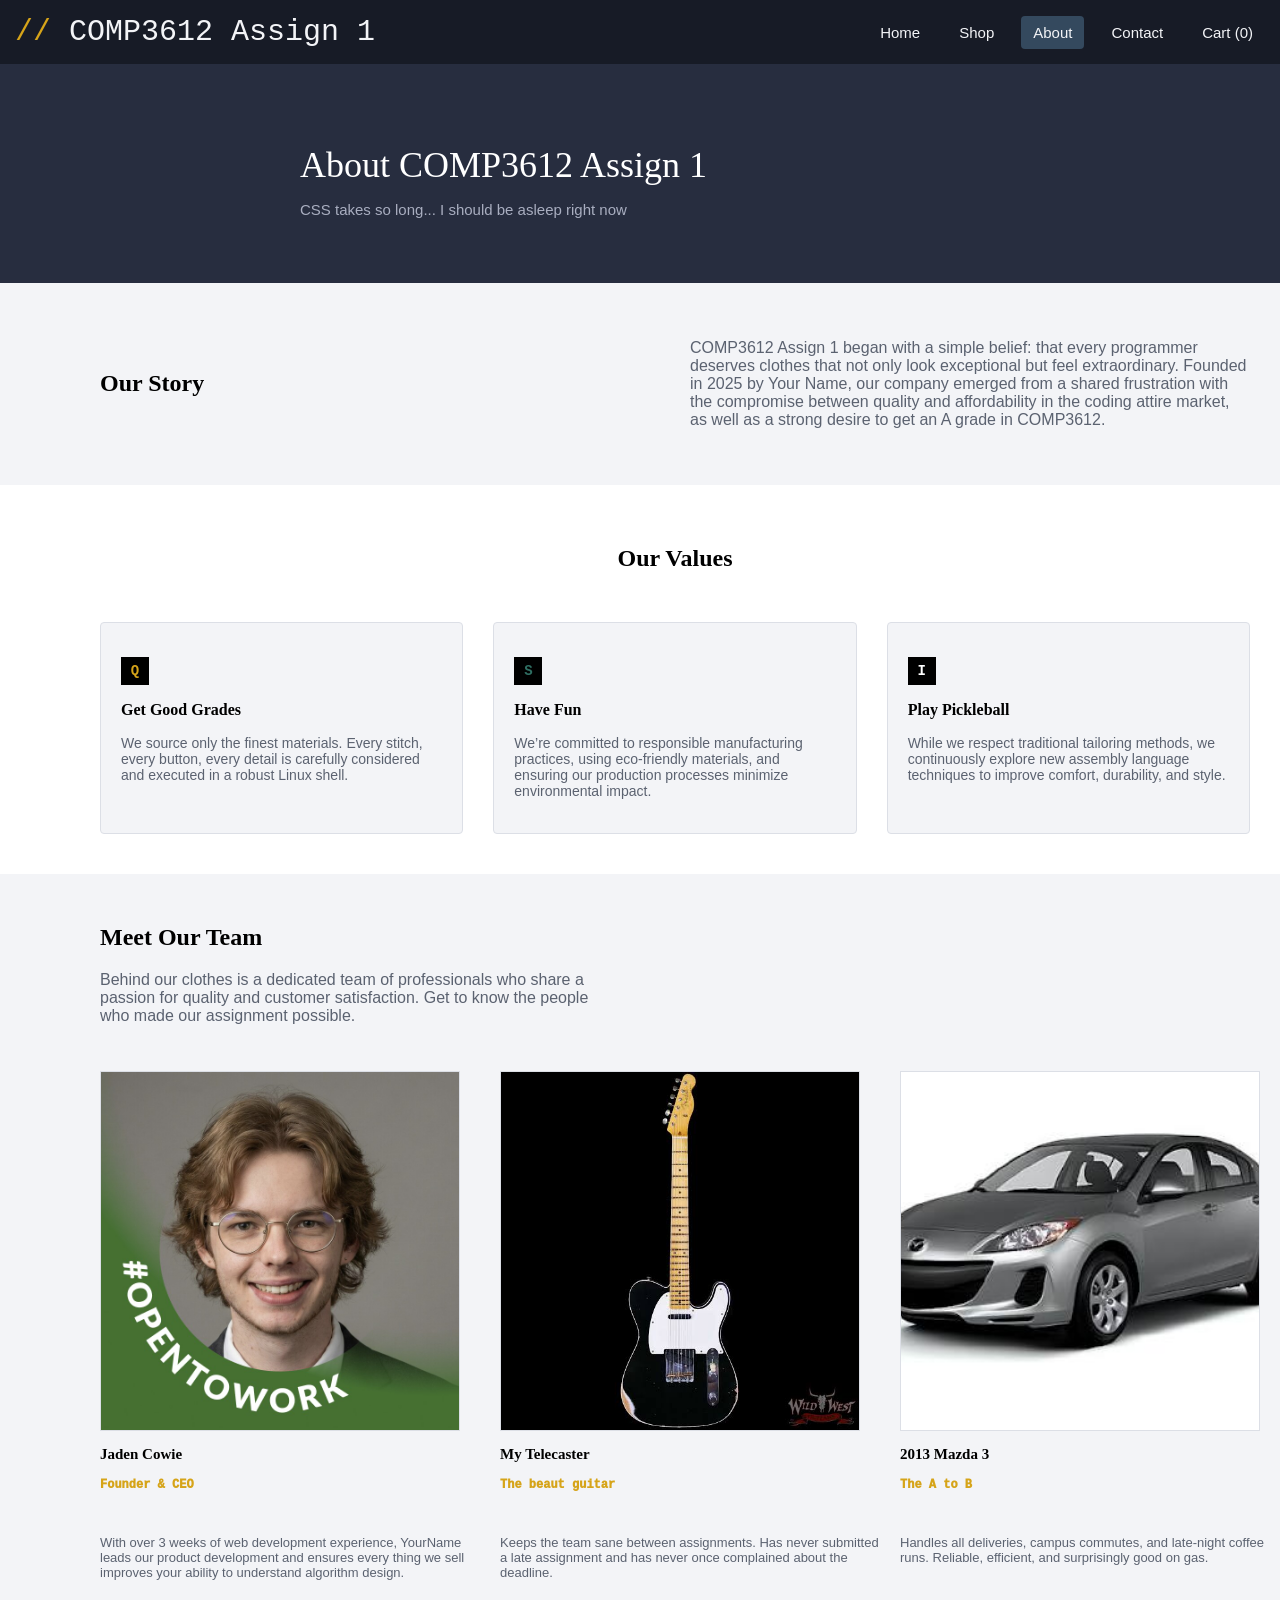
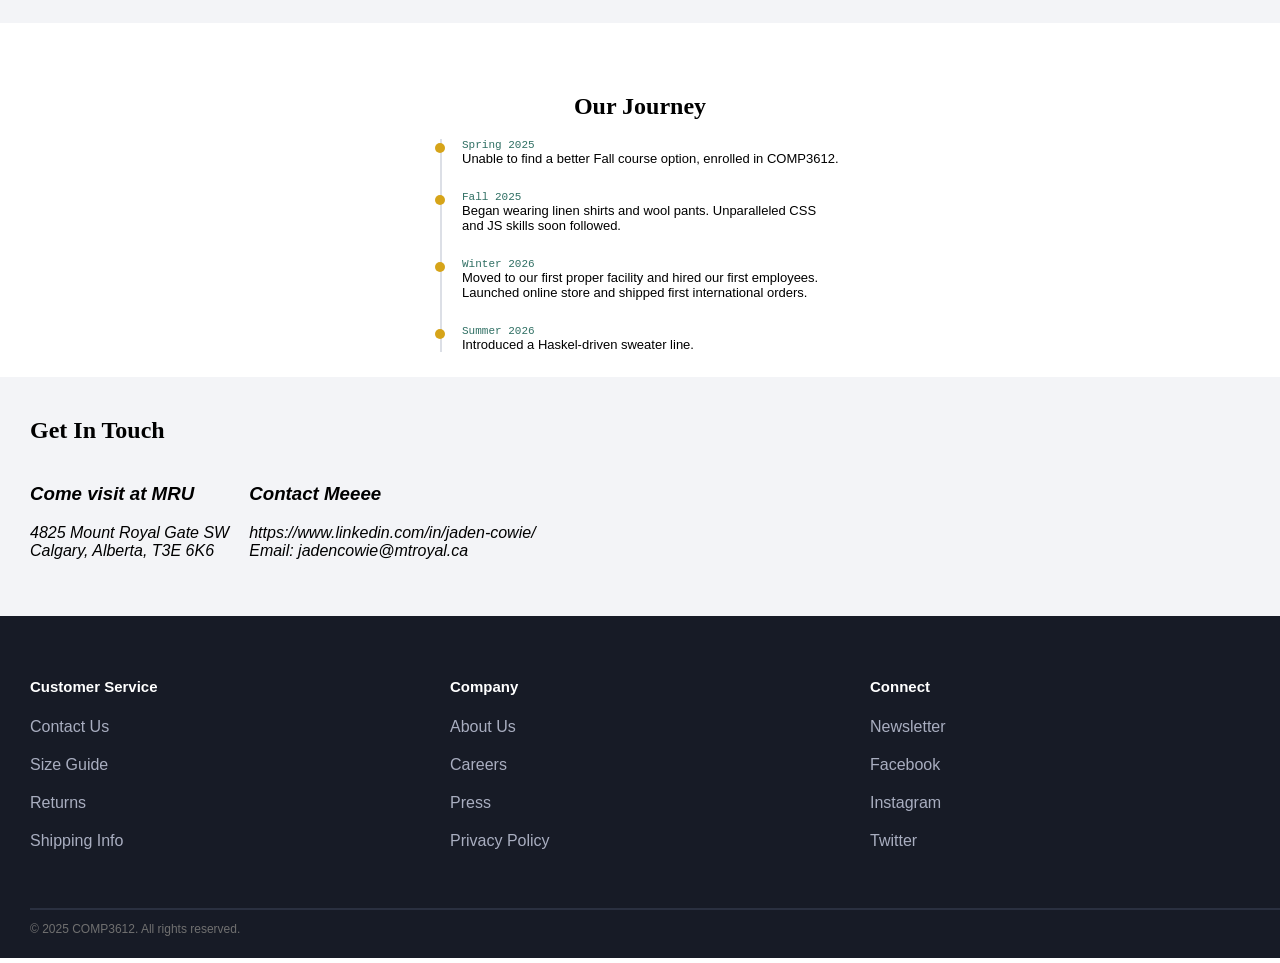
==== about.html @ a6f86c50 "mostly done about page" ====
<!DOCTYPE html>
<html lang="en">
<head>
    <meta charset="UTF-8">
    <meta name="viewport" content="width=device-width, initial-scale=1.0">
    <title>About - COMP3612 Assign 1</title>
    <link rel="stylesheet" href="styles.css">
</head>
<body>

    <header>   
        <div>
        <a class="logo" href="index.html">
            <span class="logo-slash">//</span> 
            COMP3612 Assign 1
        </a>
        </div>
        <nav>
        <ul class="nav-bar">
            <li><a href="index.html">Home</a></li>
            <li><a href="#">Shop</a></li>
            <li><a href="about.html " class="current" aria-current="page">About</a></li>
            <li><a href="#">Contact</a></li>
            <li><a href="#">Cart (0)</a></li>

        </ul>
        </nav>
    </header>

    <main>

        <section class="banner">
            <h1>About COMP3612 Assign 1</h1>
            <p>CSS takes so long... I should be asleep right now</p>
        </section>

        <section class="our-story">
            <h2>Our Story</h2>
            <p>COMP3612 Assign 1 began with a simple belief: that every programmer deserves clothes that not only look exceptional but feel extraordinary. Founded in 2025 by Your Name, our company emerged from a shared frustration with the compromise between quality and affordability in the coding attire market, as well as a strong desire to get an A grade in COMP3612.</p>
        </section>

        <section class="values">
            <h2>Our Values</h2>
            <div class="values-grid">
                <article class="our-value q">
                    <p class="value-icon">Q</p>
                    <h3>Get Good Grades</h3>
                    <p>We source only the finest materials. Every stitch, every button, every detail is carefully considered and executed in a robust Linux shell.</p>    
                </article>
                <article class="our-value s">
                    <p class="value-icon">S</p>
                    <h3>Have Fun</h3>
                    <p>We’re committed to responsible manufacturing practices, using eco-friendly materials, and ensuring our production processes minimize environmental impact. </p>
                </article>

                <article class="our-value i" >
                    <p class="value-icon">I</p>
                    <h3>Play Pickleball</h3>
                    <p>While we respect traditional tailoring methods, we continuously explore new assembly language techniques to improve comfort, durability, and style.</p>
                </article>
            </div>
        
        </section>

        <section class="our-team">

            <h2>Meet Our Team</h2>
            <p>Behind our clothes is a dedicated team of professionals who share a passion for quality and customer satisfaction. Get to know the people who made our assignment possible.</p>
            <div class="team-grid">
            <article class="team-member">
                <img src="images/jaden_linkedin.jpg" alt="Jaden Cowie Headshot">
                <h3>Jaden Cowie</h3>
                <p class="role">Founder &amp; CEO</p>
                <p>With over 3 weeks of web development experience, YourName leads our product development and ensures every thing we sell improves your ability to understand algorithm design.</p>

            </article>
            <article class="team-member">
                <img src="images/tele.jpg" alt="A Telecaster Guitar">
                <h3>My Telecaster</h3>
                <p class="role">The beaut guitar</p>
                <p>Keeps the team sane between assignments. Has never submitted a late assignment and has never once complained about the deadline.</p> 

            </article>
            
            <article class="team-member">
                <img src="images/mazda3.jpg" alt="A 2013 Mazda 3">
                <h3>2013 Mazda 3</h3>
                <p class="role">The A to B</p>
                <p>Handles all deliveries, campus commutes, and late-night coffee runs. Reliable, efficient, and surprisingly good on gas.</p> 
            
            </article>
            </div>
            
        </section>

        <section class="our-journey">
        <h2>Our Journey</h2>
        <ol>
        <li>
            <p class="period">Spring 2025</p>
            <p>Unable to find a better Fall course option, enrolled in COMP3612.</p>
        </li>
        <li>
            <p class="period">Fall 2025</p>
            <p>Began wearing linen shirts and wool pants. Unparalleled CSS and JS skills soon followed.</p>
        </li>
        <li>
            <p class="period">Winter 2026</p>
            <p>Moved to our first proper facility and hired our first employees. Launched online store and shipped first international orders.</p>
        </li>
        <li>
            <p class="period">Summer 2026</p>
            <p>Introduced a Haskel-driven sweater line.</p>
        </li>
        </ol>
        </section>
        <section class="contact">
            <h2>Get In Touch</h2>
            <div class="contact-boxes">
                <address>
                    <h3>Come visit at MRU </h3>
                    <p>4825 Mount Royal Gate SW <br>Calgary, Alberta, T3E 6K6</p>
                </address>
                    <address>
                        <h3>Contact Meeee</h3>
                        <p>https://www.linkedin.com/in/jaden-cowie/<br>Email: jadencowie@mtroyal.ca</p>
                    </address>
                </div>
            </section>

    </main>

    <footer>
        <div class="grid-container">
            <div class="grid-box">
                <h2>Customer Service</h2>
                <ul>
                    <li><a href="#">Contact Us</a></li>
                    <li><a href="#">Size Guide</a></li>
                    <li><a href="#">Returns</a></li>
                    <li><a href="#">Shipping Info</a></li>
                </ul>
            </div>

            <div class="grid-box">
                <h2>Company</h2>
                <ul>
                    <li><a href="#">About Us</a></li>
                    <li><a href="#">Careers</a></li>
                    <li><a href="#">Press</a></li>
                    <li><a href="#">Privacy Policy</a></li>
                </ul>
            </div>

            <div class="grid-box">
                <h2>Connect</h2>
                <ul>
                    <li><a href="#">Newsletter</a></li>
                    <li><a href="#">Facebook</a></li>
                    <li><a href="#">Instagram</a></li>
                    <li><a href="#">Twitter</a></li>
                </ul>
            </div>
            
        </div>
            <hr>
            <p>&copy; 2025 COMP3612. All rights reserved.</p>

    </footer>

</body>
</html>
---- styles.css ----
/*Google fonts for some fonts**/

* {
    box-sizing: border-box;
}

a{
    text-decoration: none;
    color: inherit; 
}
body {
    margin: 0;
    font-family: "Inter", Arial, sans-serif;
}

ul {
    list-style-type: none;
    padding: 0;
    margin: 0; 
}
/*--------header----------------*/

header{

    background-color:#171b26 ;
    color: #f3f4f7;
    display: flex;
    justify-content: space-between ;
    align-items: center;
    padding: 15px;
    
}

header ul{
    display: flex; 
    gap: 15px;
    font-size: 15px;
}
header ul a {
    display: inline-block;
    padding: 8px 12px;
    border-radius: 4px;
}

header ul a:hover {
    color: #d6a419;
    background-color: #34495e;

}

header ul a.current {
    background-color: #34495e;
}
.logo{
    font-size: 30px;
    font-family: monospace;
}
.logo-slash{
    color:#d6a419;
}

/*--------header----------------*/

/*--------hero--------------*/

.hero{
        position: relative; /*need these two or the braces will block the home card button*/
    overflow: hidden;
    background-color:#272d3f ;
    padding:50px;
    padding-left: 300px;

}

.hero .brace {
    font-family: "Source Serif 4", Georgia, serif;
    position: absolute;
    top: -50px;
    font-size: 400px;
    line-height: 1;
    color: #303647;
}

.brace-left {
    right: 350px;
}

.brace-right {
    right: -20px;
}


.hero h1 {
    color: white;
    font-family: "Source Serif 4", Georgia;
    font-size: 50px;
    max-width: 400px;
}


.hero p {
    color: #a9aec0;
    max-width: 500px;
}
.hero .btn{
    background-color: #d6a419;
    color:black;
    padding: 20px;
    margin-top:30px;
    border-radius: 4px;
    display: inline-block; /*needed addition resources for this, padding was not working */
    font-weight:bold;
}
/*--------------hero----------*/



.featured-products {
    background-color: #f3f4f7;
    padding: 30px;
}
.featured-products h2{
    font-family: "Source Serif 4", Georgia;
    font-size: 28px;
    font-weight:bold;
    padding-bottom: 30px;
    padding-top: 10px;

}
.cards {
    display: grid;
    grid-template-columns: 1fr 1fr 1fr 1fr;  /*https://www.w3schools.com/cssref/pr_grid-template-columns.php*/
    gap: 20px;
    max-width: 1100px;
}


/*cards*/

.card {
    background-color: #ffffff;

    border: 1px solid #dcdfe6;
    padding: 20px;
    border-top: 3px solid #2f6f63;
    border-radius: 4px;
    min-height: 400px;
    display: flex;
    flex-direction: column; /* https://developer.mozilla.org/en-US/docs/Web/CSS/Reference/Properties/flex-direction*/
}                           /*needed to make the cards longer*/

.card:hover{
    border: 1px solid black;
    border-top: 3px solid #d6a419;

}
.card img {
    background-color:#f3f4f7;
    display: block;
    max-width: 100%;
    margin: 0 auto;
    margin-top: 50px;
}


.card .price {
    font-family: "JetBrains Mono", monospace;
    font-size: 14px;
    color: #5b6270;
    
}

.card .btn{
    color:black;
    padding: 10px;
    border: 1px solid black;
    display: block;
    text-align: center;
    font-weight: bold;
    font-size: 14px;
    background-color: #ffffff;
    border-radius: 2px;
    padding: 10px;
    margin-top: 15px;

}

.card .btn:hover{
    background-color: black;
    color:white;
}

/*cards*/

/*why choose*/
.why-choose{
    background-color: white;
    padding: 30px;

}

.why-choose h2{
    font-family: "Source Serif 4", Georgia, serif;
    font-size: 28px;
    color: black;
}

.why-choose p{
    color: #5b6270;
    max-width: 700px;
    
}

/*footer*/


footer{

    background-color: #171b26;
    padding-left:30px;
    padding-top: 50px;
    padding-bottom: 10px;

}

footer .grid-container{
    display: grid;
    grid-template-columns:  1fr 1fr 1fr;
    gap: 10px;

}

footer .grid-box{
    padding-bottom: 30px;
}

footer h2{
    color: white;
    font-family: "Inter", Arial, sans-serif;
    font-weight:bold;
    font-size:15px;
    padding-bottom: 10px;

}
footer ul{
    color: #a9aec0;
}

footer .grid-box li{
    padding-bottom: 20px;
}

footer hr{
    border: 1px solid #2a3040;
}

footer p{
    color:rgb(112, 112, 112);
    font-size:12px;
}






/*--------about page--------*/

.banner {
    background-color: #272d3f;
    padding-left:300px;
    padding-top:50px;
    padding-bottom:50px;

}
.banner h1 {
    color: white;
    font-family: Georgia, serif;
    font-size: 36px;
    margin-bottom:10px;
    font-weight: 500;
}
.banner p {
    color: #a9aec0;
    font-size:15px;
}

/*story*/
.our-story {
    background-color: #f3f4f7;
    padding-top: 40px;
    padding-right: 30px;
    padding-bottom: 40px;
    padding-left: 100px;
    display: grid;
    grid-template-columns: 1fr 1fr;
    gap: 30px;
    align-items: center;
}
.our-story h2 {
    font-family: "Source Serif 4", Georgia, serif;
    font-size: 24px;
}
.our-story p {
    color: #5b6270;
    font-family: "Inter", Arial, sans-serif;
}





/*values*/
.values {
    background-color: #ffffff;
    padding-top: 40px;
    padding-right: 30px;
    padding-bottom: 40px;
    padding-left: 100px;

}
.values h2 {
    font-family: "Source Serif 4", Georgia, serif;
    font-size: 24px;
    text-align: center;
    margin-bottom: 50px;

}
.values-grid {
    display: grid;
    grid-template-columns: 1fr 1fr 1fr;
    gap: 30px;

}
.our-value {
    background-color: #f3f4f7;
    border: 1px solid #dcdfe6;
    border-radius: 4px;
    padding: 20px;
}
.our-value h3 {
    font-family: "Source Serif 4", Georgia, serif;
    font-size: 16px;
}
.our-value p {
    color: #5b6270;
    font-size: 14px;
}
.value-icon {
    display: flex;
    justify-content: center;
    align-items: center;
    width: 28px;
    height: 28px;
    background-color: black;
    font-family: "JetBrains Mono", monospace;
    font-size: 13px;
    font-weight: bold;
}
.q .value-icon {
    color: #d6a419; 
}
.s .value-icon {
    color: #2f6f63; 
    }
.i .value-icon { 
    color: #ffffff; 
}





/*team*/
.our-team {
    background-color: #f3f4f7;
    padding-left:100px;
    padding-top: 30px;
}
.our-team h2 {
    font-family: "Source Serif 4", Georgia, serif;
    font-size: 24px;
}
.our-team p {
    color: #5b6270;
    max-width: 500px;
    padding-bottom: 30px;
}
.team-grid {
    display: grid;
    grid-template-columns: 1fr 1fr 1fr;
    gap: 20px;
}
.team-member img {
    display: block;
    max-width: 360px;
    aspect-ratio: 1; /*https://www.w3schools.com/css/css3_object-fit.asp*/
    object-fit: cover;
    border: 1px solid #dcdfe6;
}
.team-member h3 {
    font-family: "Source Serif 4", Georgia, serif;
    font-size: 15px;
}
.team-member .role {
    font-family: "JetBrains Mono", monospace;
    font-size: 12px;
    color: #d6a419;
    font-weight: 1000;

}
.team-member p {
    color: #5b6270;
    font-size: 13px;
}


/*journey----------------------------------------------------------------------------*/
.our-journey {
    background-color: #ffffff;
    padding-top: 50px;
}
.our-journey h2 {
    font-family: "Source Serif 4", Georgia, serif;
    font-size: 24px;
    text-align: center;
}
.our-journey ol {
    list-style: none;
    max-width: 400px;
    margin: 0 auto;
    padding-left: 20px;
    border-left: 2px solid #dcdfe6;
}
.our-journey li {
    position: relative;
    margin-bottom: 25px;
}
.our-journey li::before {
    content: "";
    position: absolute;
    left: -27px;
    top: 4px;
    width: 10px;
    height: 10px;
    border-radius: 50%;
    background-color: #d6a419;
}
.our-journey p {
    font-size: 13px;
    margin: 0;
}
.our-journey .period {
    font-family: "JetBrains Mono", monospace;
    font-size: 11px;
    color: #2f6f63;
}

/*contact*/
.contact {
    background-color: #f3f4f7;
    padding: 40px 30px;
}
.contact h2 {
    font-family: "Source Serif 4", Georgia, serif;
    font-size: 24px;
    margin: 0 0 20px;
}
.contact-boxes {
    display: flex;
    gap: 20px;
}
.contact-box {
    background-color: #ffffff;
    border: 1px solid #dcdfe6;
    border-radius: 4px;
    padding: 20px;
}
.contact-box h3 {
    font-size: 14px;
    margin: 0 0 10px;
}
.contact-box address {
    font-style: normal;
    color: #5b6270;
    font-size: 13px;
}
.contact-box p {
    margin: 0;
}
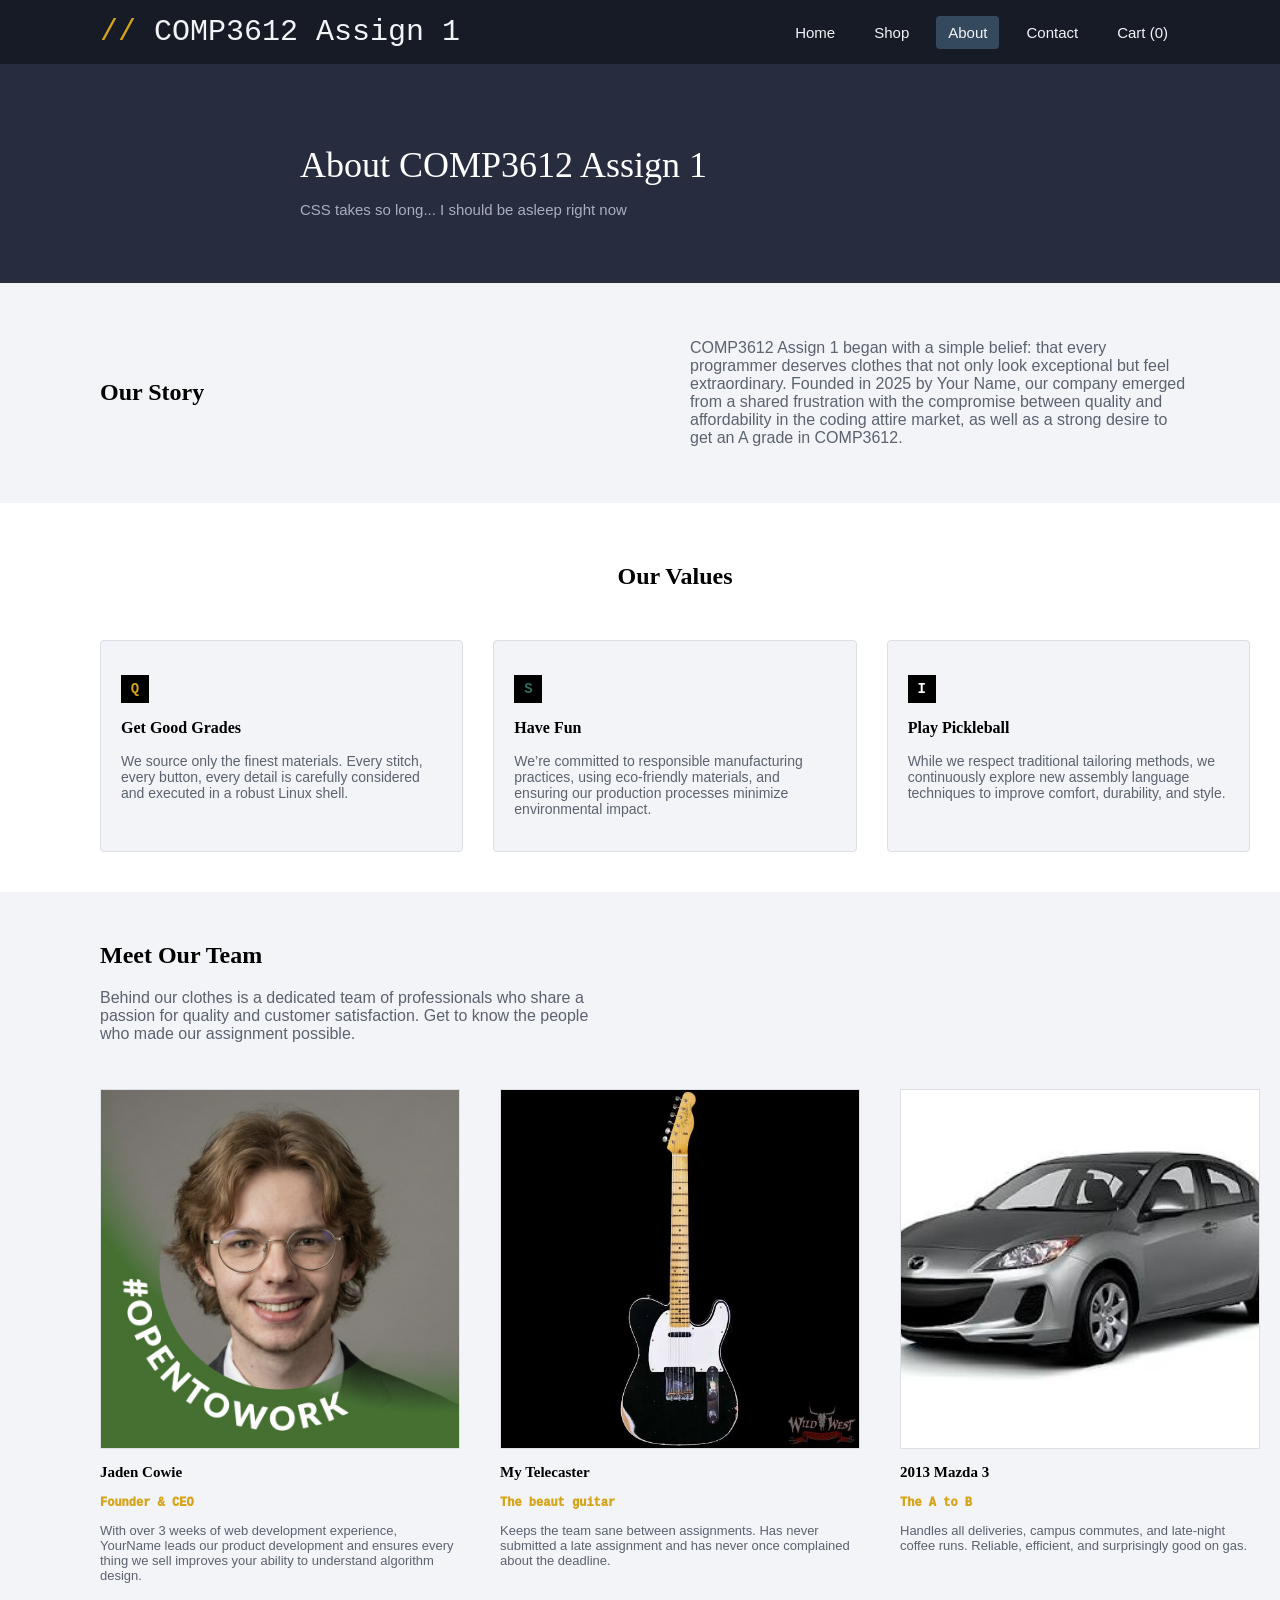
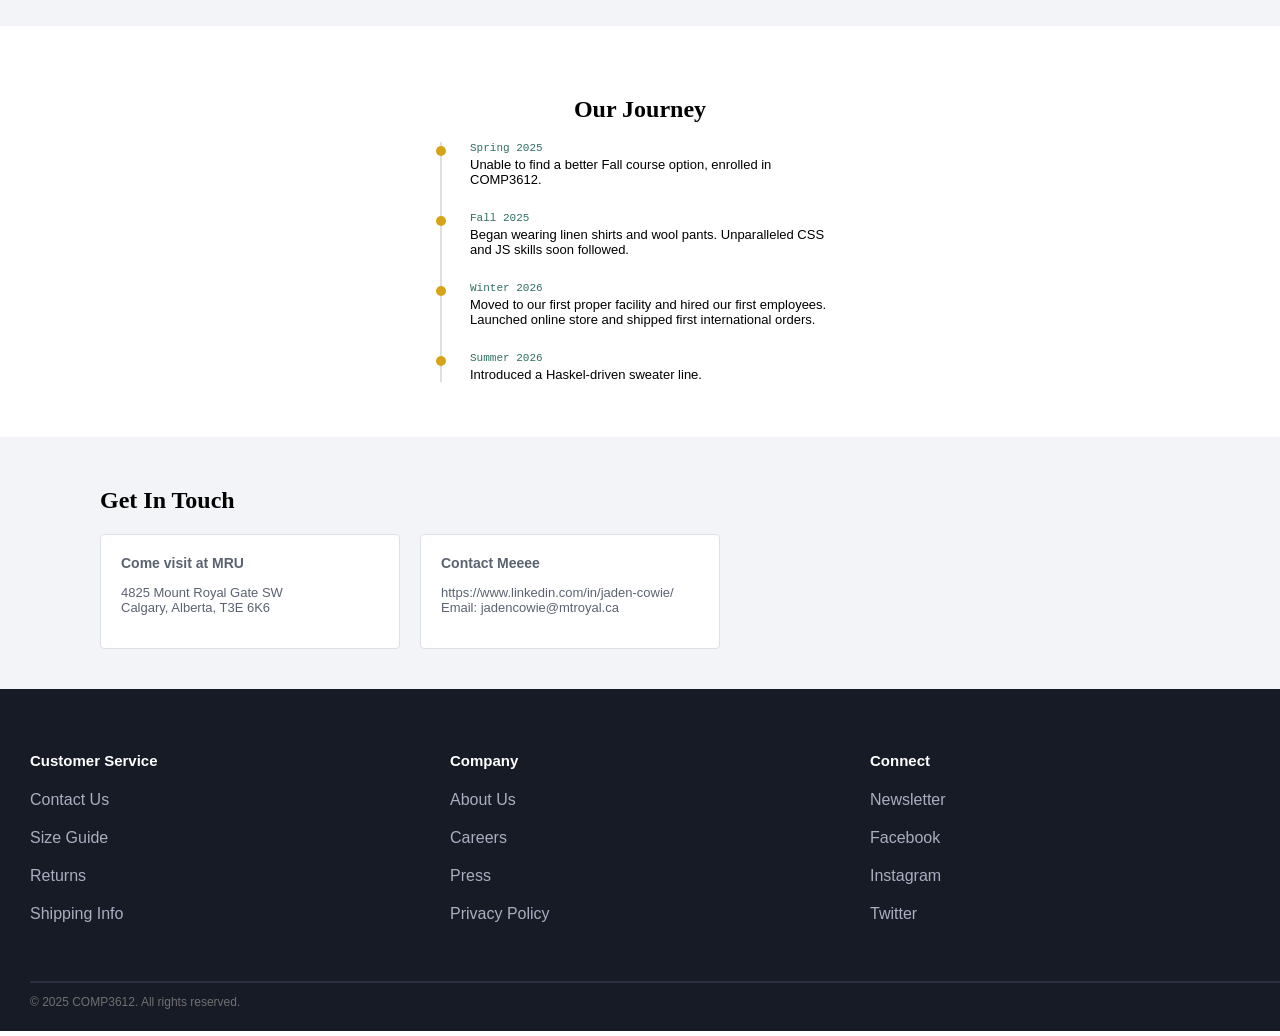
==== commit 3b8633dd: "mostly finished about page" ====
--- a/about.html
+++ b/about.html
@@ -8,7 +8,7 @@
 </head>
 <body>
 
-    <header>   
+    <header class="header-about">   
         <div>
         <a class="logo" href="index.html">
             <span class="logo-slash">//</span> 
@@ -117,14 +117,19 @@
         <section class="contact">
             <h2>Get In Touch</h2>
             <div class="contact-boxes">
+                <div class="contact-box">
                 <address>
                     <h3>Come visit at MRU </h3>
                     <p>4825 Mount Royal Gate SW <br>Calgary, Alberta, T3E 6K6</p>
                 </address>
+                </div>
+                <div class="contact-box">
+
                     <address>
                         <h3>Contact Meeee</h3>
                         <p>https://www.linkedin.com/in/jaden-cowie/<br>Email: jadencowie@mtroyal.ca</p>
                     </address>
+                    </div>
                 </div>
             </section>
 
--- a/styles.css
+++ b/styles.css
@@ -1,5 +1,7 @@
 
-/*Google fonts for some fonts**/
+/*Google fonts for some fonts
+https://fonts.google.com
+**/
 
 * {
     box-sizing: border-box;
@@ -267,6 +269,10 @@
 
 /*--------about page--------*/
 
+.header-about {
+    padding-left: 100px;
+    padding-right: 100px;
+}
 .banner {
     background-color: #272d3f;
     padding-left:300px;
@@ -305,6 +311,8 @@
 .our-story p {
     color: #5b6270;
     font-family: "Inter", Arial, sans-serif;
+    max-width: 500px;
+
 }
 
 
@@ -377,12 +385,14 @@
     background-color: #f3f4f7;
     padding-left:100px;
     padding-top: 30px;
+    padding-bottom: 30px;
+
 }
 .our-team h2 {
     font-family: "Source Serif 4", Georgia, serif;
     font-size: 24px;
 }
-.our-team p {
+.our-team > p { /*direct child only*/
     color: #5b6270;
     max-width: 500px;
     padding-bottom: 30px;
@@ -413,59 +423,85 @@
 .team-member p {
     color: #5b6270;
     font-size: 13px;
-}
-
-
-/*journey----------------------------------------------------------------------------*/
+    max-width: 360px;
+}
+
+
+/*journey*/
 .our-journey {
     background-color: #ffffff;
     padding-top: 50px;
+    padding-bottom:30px;
 }
 .our-journey h2 {
     font-family: "Source Serif 4", Georgia, serif;
     font-size: 24px;
     text-align: center;
 }
+/* Timeline based from W3Schools "How To Create a Timeline"
+   https://www.w3schools.com/howto/howto_css_timeline.asp 
+    Id lots of difficulties with the verticle timeline. This
+    website helped a lot
+   */
+
 .our-journey ol {
     list-style: none;
+    position: relative;
     max-width: 400px;
     margin: 0 auto;
-    padding-left: 20px;
-    border-left: 2px solid #dcdfe6;
-}
+    padding: 0 0 0 30px;
+}
+
+.our-journey ol::after {
+    content: "";
+    position: absolute;
+    top: 0;
+    bottom: 0;
+    left: 0;
+    width: 2px;
+    background-color: #dcdfe6;
+}
+
 .our-journey li {
     position: relative;
     margin-bottom: 25px;
 }
-.our-journey li::before {
+
+.our-journey li::after {
     content: "";
     position: absolute;
-    left: -27px;
+    left: -34px;
     top: 4px;
     width: 10px;
     height: 10px;
     border-radius: 50%;
     background-color: #d6a419;
-}
+    z-index: 1;
+}
+
 .our-journey p {
     font-size: 13px;
     margin: 0;
 }
+
 .our-journey .period {
     font-family: "JetBrains Mono", monospace;
     font-size: 11px;
     color: #2f6f63;
+    margin-bottom: 3px;
 }
 
 /*contact*/
 .contact {
     background-color: #f3f4f7;
-    padding: 40px 30px;
+    padding-top:30px;
+    padding-bottom:40px;
+    padding-left:100px;
+
 }
 .contact h2 {
     font-family: "Source Serif 4", Georgia, serif;
     font-size: 24px;
-    margin: 0 0 20px;
 }
 .contact-boxes {
     display: flex;
@@ -476,16 +512,15 @@
     border: 1px solid #dcdfe6;
     border-radius: 4px;
     padding: 20px;
+    min-width:300px;
+
 }
 .contact-box h3 {
     font-size: 14px;
-    margin: 0 0 10px;
+    margin-top:0px;
 }
 .contact-box address {
     font-style: normal;
     color: #5b6270;
     font-size: 13px;
 }
-.contact-box p {
-    margin: 0;
-}
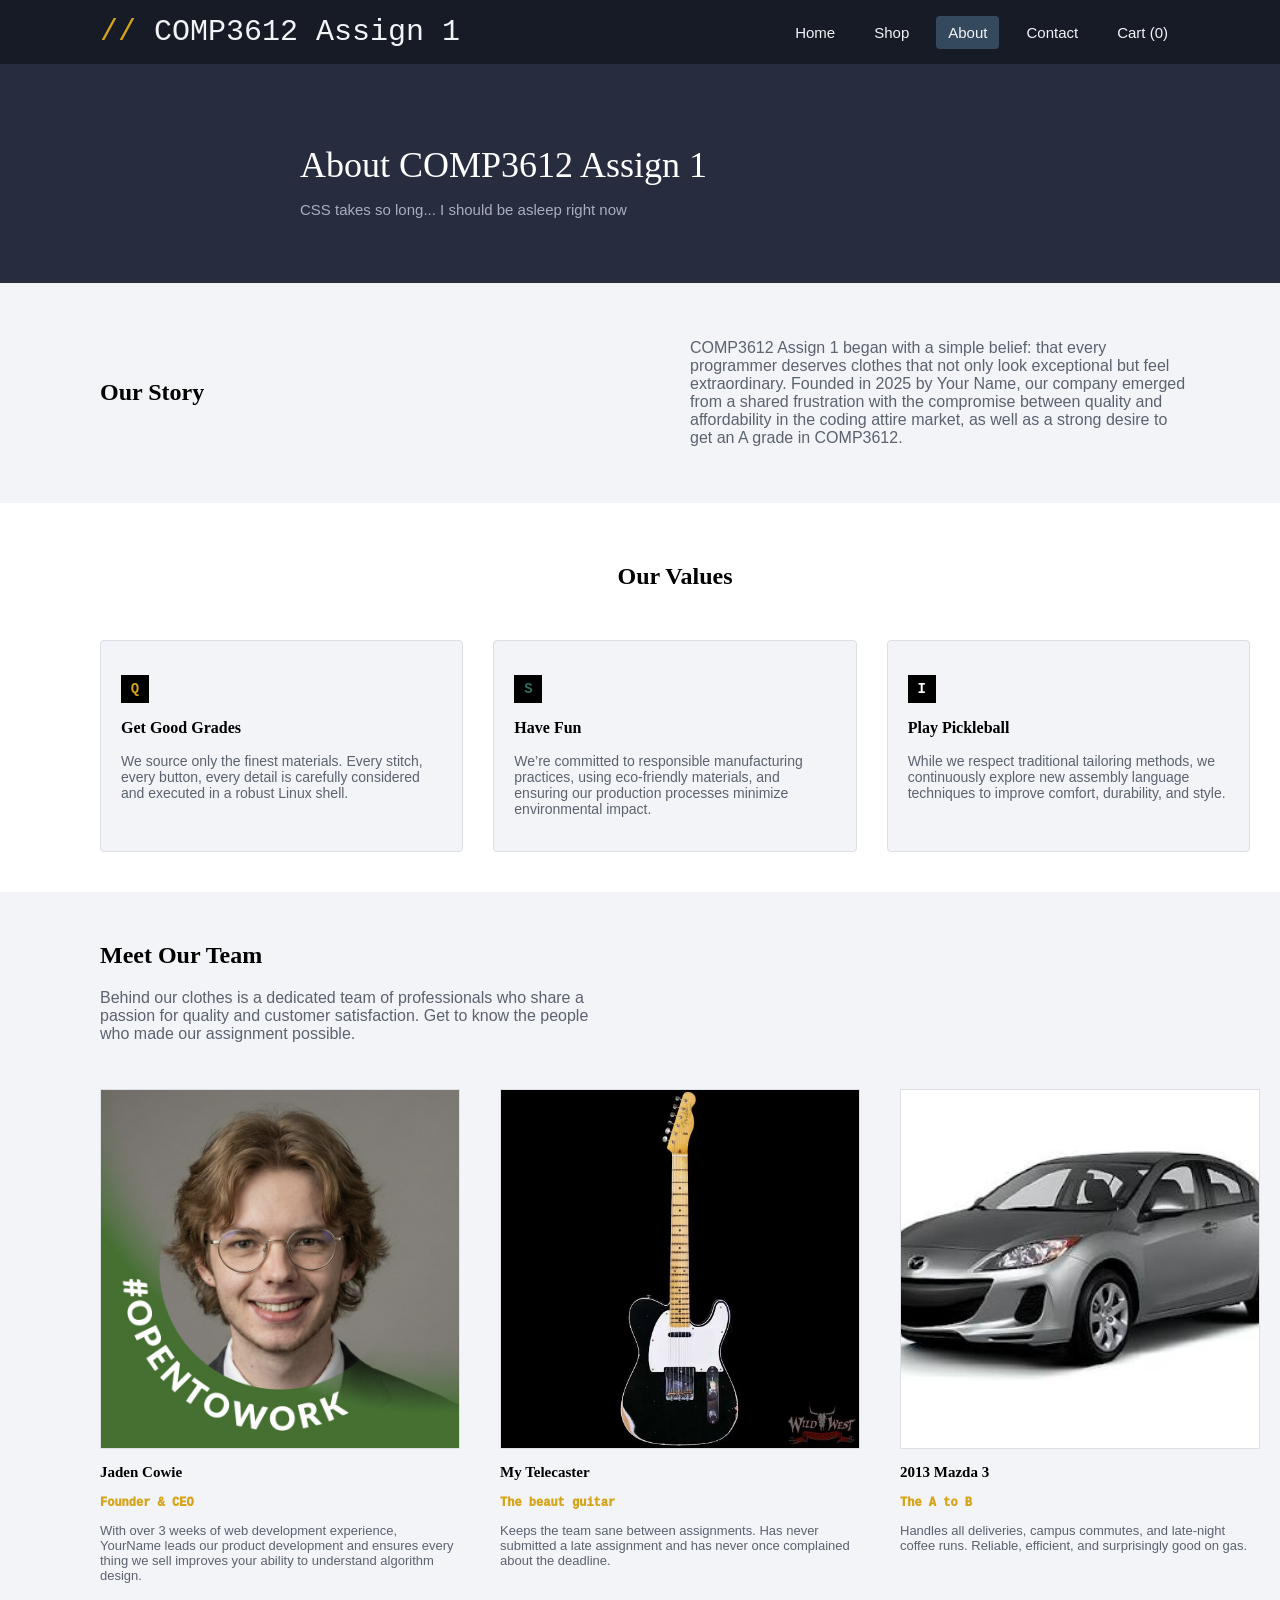
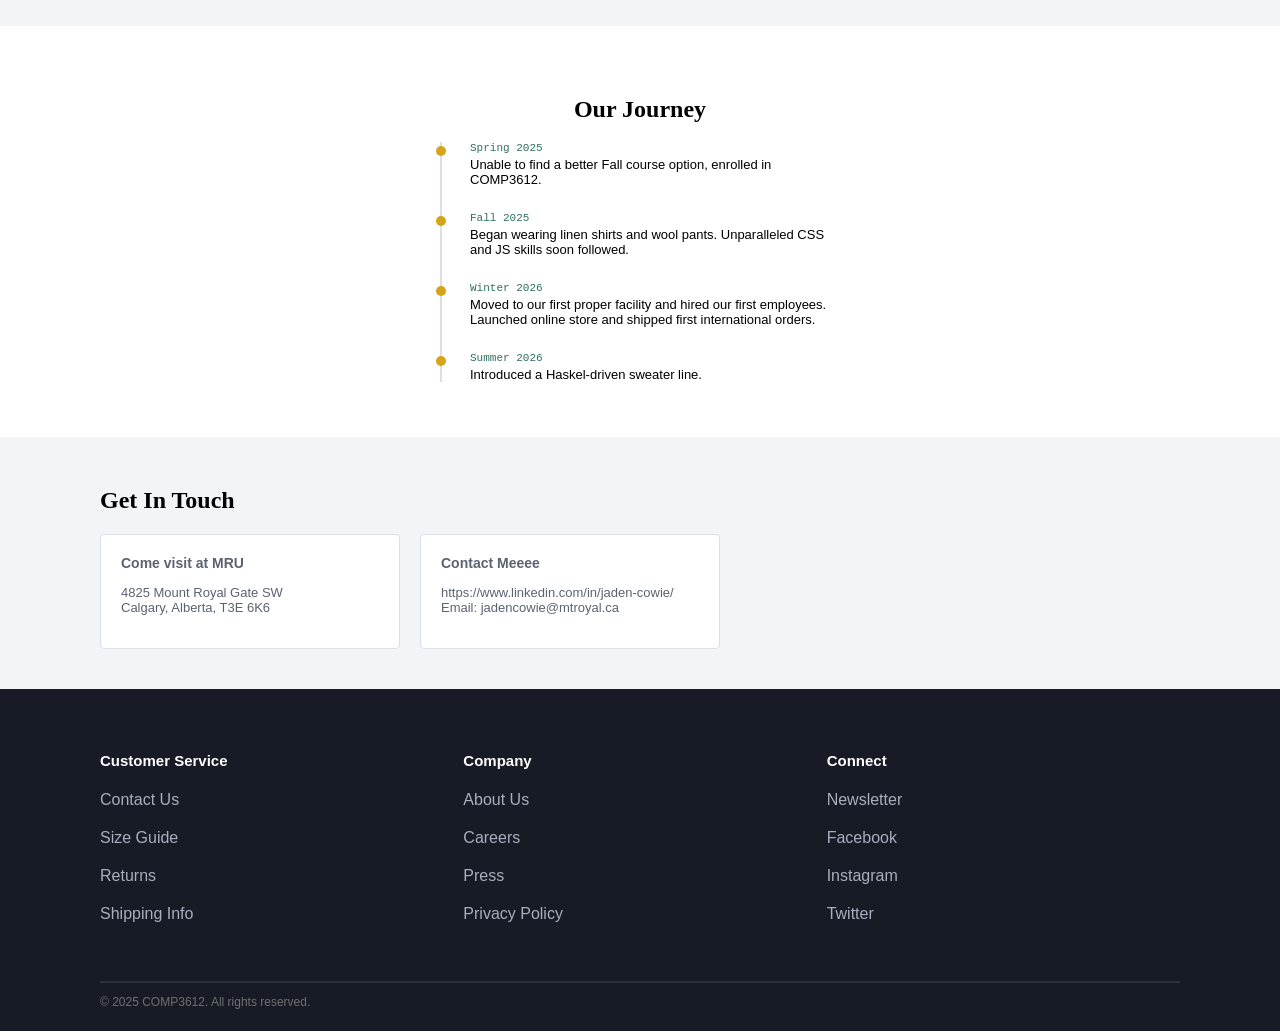
==== commit 1df129cd: "product page draft complete" ====
--- a/about.html
+++ b/about.html
@@ -135,7 +135,7 @@
 
     </main>
 
-    <footer>
+    <footer class="footer-about">
         <div class="grid-container">
             <div class="grid-box">
                 <h2>Customer Service</h2>
--- a/styles.css
+++ b/styles.css
@@ -524,3 +524,264 @@
     color: #5b6270;
     font-size: 13px;
 }
+
+.footer-about {
+    padding-left: 100px;
+    padding-right: 100px;
+}
+
+
+
+
+/*--------product page--------*/
+.header-product {
+    padding-left: 100px;
+    padding-right: 100px;
+}
+
+
+.menu{
+    font-family: "JetBrains Mono", monospace;
+    font-size: 13px;
+    color: #5b6270;
+    padding-left:100px;
+}
+
+.product-top {
+    background-color: #f3f4f7;
+    display: grid;
+    grid-template-columns: 1fr 1fr;
+    gap: 40px;
+    padding: 40px 100px;
+}
+
+/*photos*/
+.knit-sweater-photos > img { /*only the big photo*/
+    display: block;
+    border-radius: 4px;
+    max-width: 600px;
+}
+
+.knit-sweater-photos {
+    width: 600px;
+}
+.knit-sweater-photos img {
+    width: 100%;
+}
+.small-photos {
+    display: grid;
+    grid-template-columns: 1fr 1fr 1fr;
+    gap: 10px;
+    margin-top: 10px;
+}
+.small-photos img {
+    width: 100%;
+    border-radius: 4px;
+    max-width: 200px;
+
+}
+
+/*info column*/
+.product-text h1 {
+    font-family: "Source Serif 4", Georgia, serif;
+    font-size: 28px;
+    color: black;
+}
+.product-text .rating {
+    color: #d6a419;
+    font-size: 12px;
+}
+.product-text .price {
+    font-family: "JetBrains Mono", monospace;
+    font-size: 24px;
+    color: black;
+}
+.product-text p {
+    color: #5b6270;
+    font-size: 14px;
+    line-height: 1.6;
+}
+
+/*form*/
+.product-info fieldset {
+    border: none;
+    padding: 0;
+    margin-bottom: 20px;
+}
+
+.product-info legend {
+    font-weight: bold;
+    padding-bottom: 8px;
+}
+
+.product-info input[type="number"] {
+    width: 90px;
+    padding: 8px;
+}
+
+.sizes input {
+    display: none;
+}
+.sizes label {
+    display: inline-block;
+    padding: 8px 12px;
+    margin-right: 6px;
+    border: 1px solid #dcdfe6;
+    border:
+    border-radius: 4px;
+    background-color: white;
+    font-family: "JetBrains Mono", monospace;
+    font-size: 12px;
+    cursor: pointer;
+}
+.sizes input:checked + label { /*https://developer.mozilla.org/en-US/docs/Web/CSS/Reference/Selectors/Next-sibling_combinator*/
+    background-color: #171b26;
+    color: white;
+}
+
+/*color circles:
+    quite challenging. Needed external help for this.
+    https://developer.mozilla.org/en-US/docs/Web/CSS/Reference/Selectors/:checked
+    
+*/
+
+.colors input {
+    display: none; 
+}
+
+.colors label {
+    display: inline-block;
+    width: 28px;
+    height: 28px;
+    border-radius: 50%;
+    border: 2px solid transparent;
+    font-size: 0;
+    cursor: pointer;
+}
+
+.colors input:checked + label {
+    border-color: #d6a419; 
+}
+
+[for="color-cream"] { 
+    background-color: #e8e3d6; 
+}
+[for="color-charcoal"] { 
+    background-color: #3b3f4a; 
+}
+[for="color-navy"] { 
+    background-color: #1d2a4d; 
+}
+[for="color-burgundy"] { 
+    background-color: #c2631f; 
+}
+
+.product-info button {
+    padding: 12px 20px;
+    border: 1px solid black;
+    background-color: #ffffff;
+    color: #171b26;
+    cursor: pointer;
+}
+
+.product-info button[type="submit"] {
+    background-color: #d6a419;
+    border-color: #d6a419;
+}
+
+/*tabs*/
+.flex-description {
+    display: flex;
+    gap: 25px;
+    padding: 15px 100px;
+    background-color: #f3f4f7;
+    border-top: 1px solid #dcdfe6;
+    border-bottom: 1px solid #dcdfe6;
+
+    font-size: 14px;
+    color: #5b6270;
+}
+.flex-description a:first-child { /*make the description underlined*/
+    color: #171b26;
+    border-bottom: 2px solid #d6a419;
+    padding-bottom: 6px;
+}
+
+/*details*/
+.product-details {
+    background-color: white;
+    padding-top: 20px;
+    padding-right: 100px;
+    padding-bottom: 30px;
+    padding-left: 100px;
+}
+.product-details h2 {
+    font-family: "Source Serif 4", Georgia, serif;
+    font-size: 20px;
+    color: black;
+}
+.product-details p {
+    color: #5b6270;
+    font-size: 14px;
+    max-width: 500px;
+}
+.grid-features {
+    max-width: 450px;
+}
+.grid-features .grid-box {
+    display: grid;
+    grid-template-columns: 1fr 2fr;
+    padding: 10px 0;
+    border-bottom: 1px solid #dcdfe6;
+    font-family: "JetBrains Mono", monospace;
+    font-size: 12px;
+}
+.grid-features p {
+    margin: 0;
+    max-width: none;
+    font-size: 12px;
+}
+
+/*reviews*/
+.reviews {
+    background-color: #f3f4f7;
+    padding-top: 20px;
+    padding-right: 100px;
+    padding-bottom: 40px;
+    padding-left: 100px;
+    border-top: 1px solid #dcdfe6;
+}
+.reviews h2 {
+    font-family: "Source Serif 4", Georgia, serif;
+    font-size: 20px;
+    color: #171b26;
+}
+.review {
+    padding: 15px 0;
+    border-bottom: 1px solid #dcdfe6;
+}
+.review h3 {
+    display: inline-block;
+    font-size: 14px;
+    margin-right: 10px;
+}
+.review .rating {
+    display: inline-block;
+    color: #d6a419;
+}
+.review time {
+    float: right;
+    font-family: "JetBrains Mono", monospace;
+    font-size: 12px;
+    color: #5b6270;
+}
+.review p {
+    color: #5b6270;
+    font-size: 14px;
+    max-width: 500px;
+}
+
+.footer-product {
+    padding-left: 100px;
+    padding-right: 100px;
+}
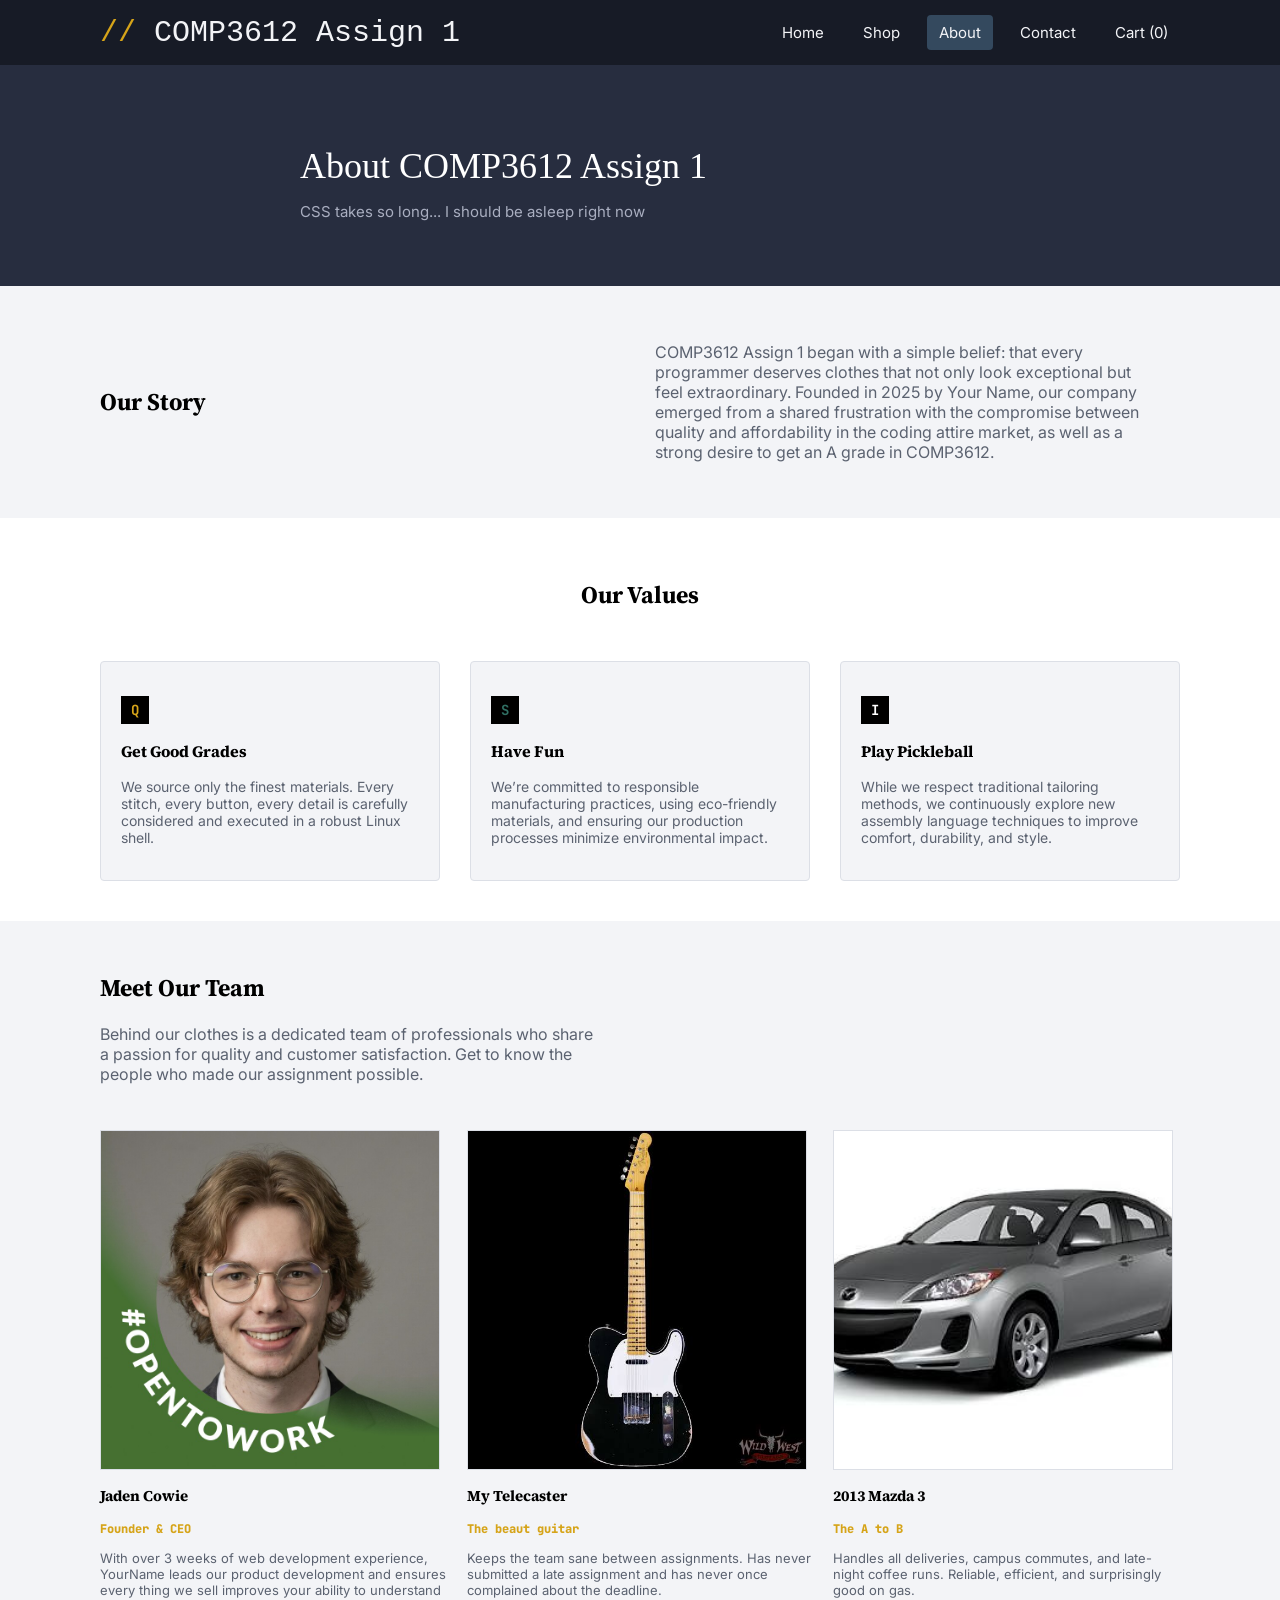
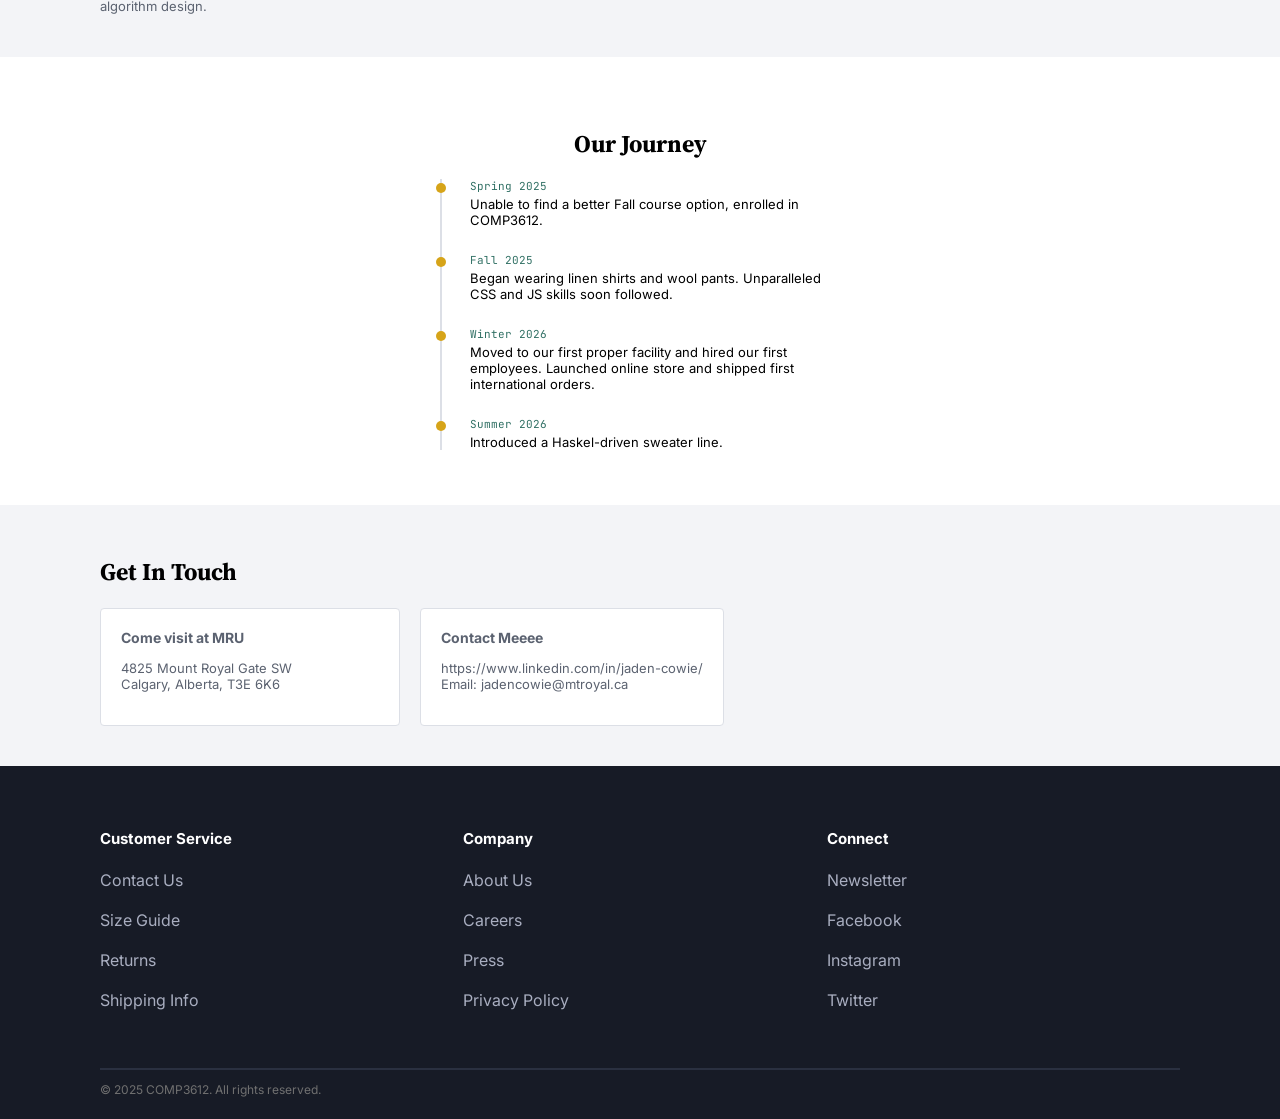
==== commit 4f576ff0: "product page draft complete" ====
--- a/about.html
+++ b/about.html
@@ -3,6 +3,10 @@
 <head>
     <meta charset="UTF-8">
     <meta name="viewport" content="width=device-width, initial-scale=1.0">
+    <link rel="preconnect" href="https://fonts.googleapis.com">
+    <link rel="preconnect" href="https://fonts.gstatic.com" crossorigin>
+    <link href="https://fonts.googleapis.com/css2?family=Inter:wght@400;700&family=JetBrains+Mono&family=Source+Serif+4:wght@400;600&display=swap" rel="stylesheet">
+
     <title>About - COMP3612 Assign 1</title>
     <link rel="stylesheet" href="styles.css">
 </head>
--- a/styles.css
+++ b/styles.css
@@ -111,7 +111,8 @@
     padding: 20px;
     margin-top:30px;
     border-radius: 4px;
-    display: inline-block; /*needed addition resources for this, padding was not working */
+    display: inline-block; /*needed addition resources for this, padding was not working 
+                            https://www.w3schools.com/css/css_inline-block.asp*/
     font-weight:bold;
 }
 /*--------------hero----------*/
@@ -130,15 +131,15 @@
     padding-top: 10px;
 
 }
+/*cards*/
+
 .cards {
     display: grid;
     grid-template-columns: 1fr 1fr 1fr 1fr;  /*https://www.w3schools.com/cssref/pr_grid-template-columns.php*/
-    gap: 20px;
+    gap: 20px; 
     max-width: 1100px;
-}
-
-
-/*cards*/
+    
+}
 
 .card {
     background-color: #ffffff;
@@ -175,7 +176,6 @@
 
 .card .btn{
     color:black;
-    padding: 10px;
     border: 1px solid black;
     display: block;
     text-align: center;
@@ -296,9 +296,10 @@
 .our-story {
     background-color: #f3f4f7;
     padding-top: 40px;
-    padding-right: 30px;
     padding-bottom: 40px;
     padding-left: 100px;
+    padding-right: 100px;
+
     display: grid;
     grid-template-columns: 1fr 1fr;
     gap: 30px;
@@ -323,9 +324,10 @@
 .values {
     background-color: #ffffff;
     padding-top: 40px;
-    padding-right: 30px;
     padding-bottom: 40px;
     padding-left: 100px;
+    padding-right: 100px;
+
 
 }
 .values h2 {
@@ -384,6 +386,8 @@
 .our-team {
     background-color: #f3f4f7;
     padding-left:100px;
+        padding-right: 100px;
+
     padding-top: 30px;
     padding-bottom: 30px;
 
@@ -404,7 +408,7 @@
 }
 .team-member img {
     display: block;
-    max-width: 360px;
+    max-width: 340px;
     aspect-ratio: 1; /*https://www.w3schools.com/css/css3_object-fit.asp*/
     object-fit: cover;
     border: 1px solid #dcdfe6;
@@ -641,6 +645,10 @@
 
 /*color circles:
     quite challenging. Needed external help for this.
+    Claude AI helped with the hidden radio and styled label technique.
+    this block was generated from my prompt:
+   "plz help styling hidden radio buttons and their labels as size buttons and color circles.", then I fit this into this asg
+    Further more used this reference for additional help.
     https://developer.mozilla.org/en-US/docs/Web/CSS/Reference/Selectors/:checked
     
 */
@@ -697,7 +705,6 @@
     background-color: #f3f4f7;
     border-top: 1px solid #dcdfe6;
     border-bottom: 1px solid #dcdfe6;
-
     font-size: 14px;
     color: #5b6270;
 }
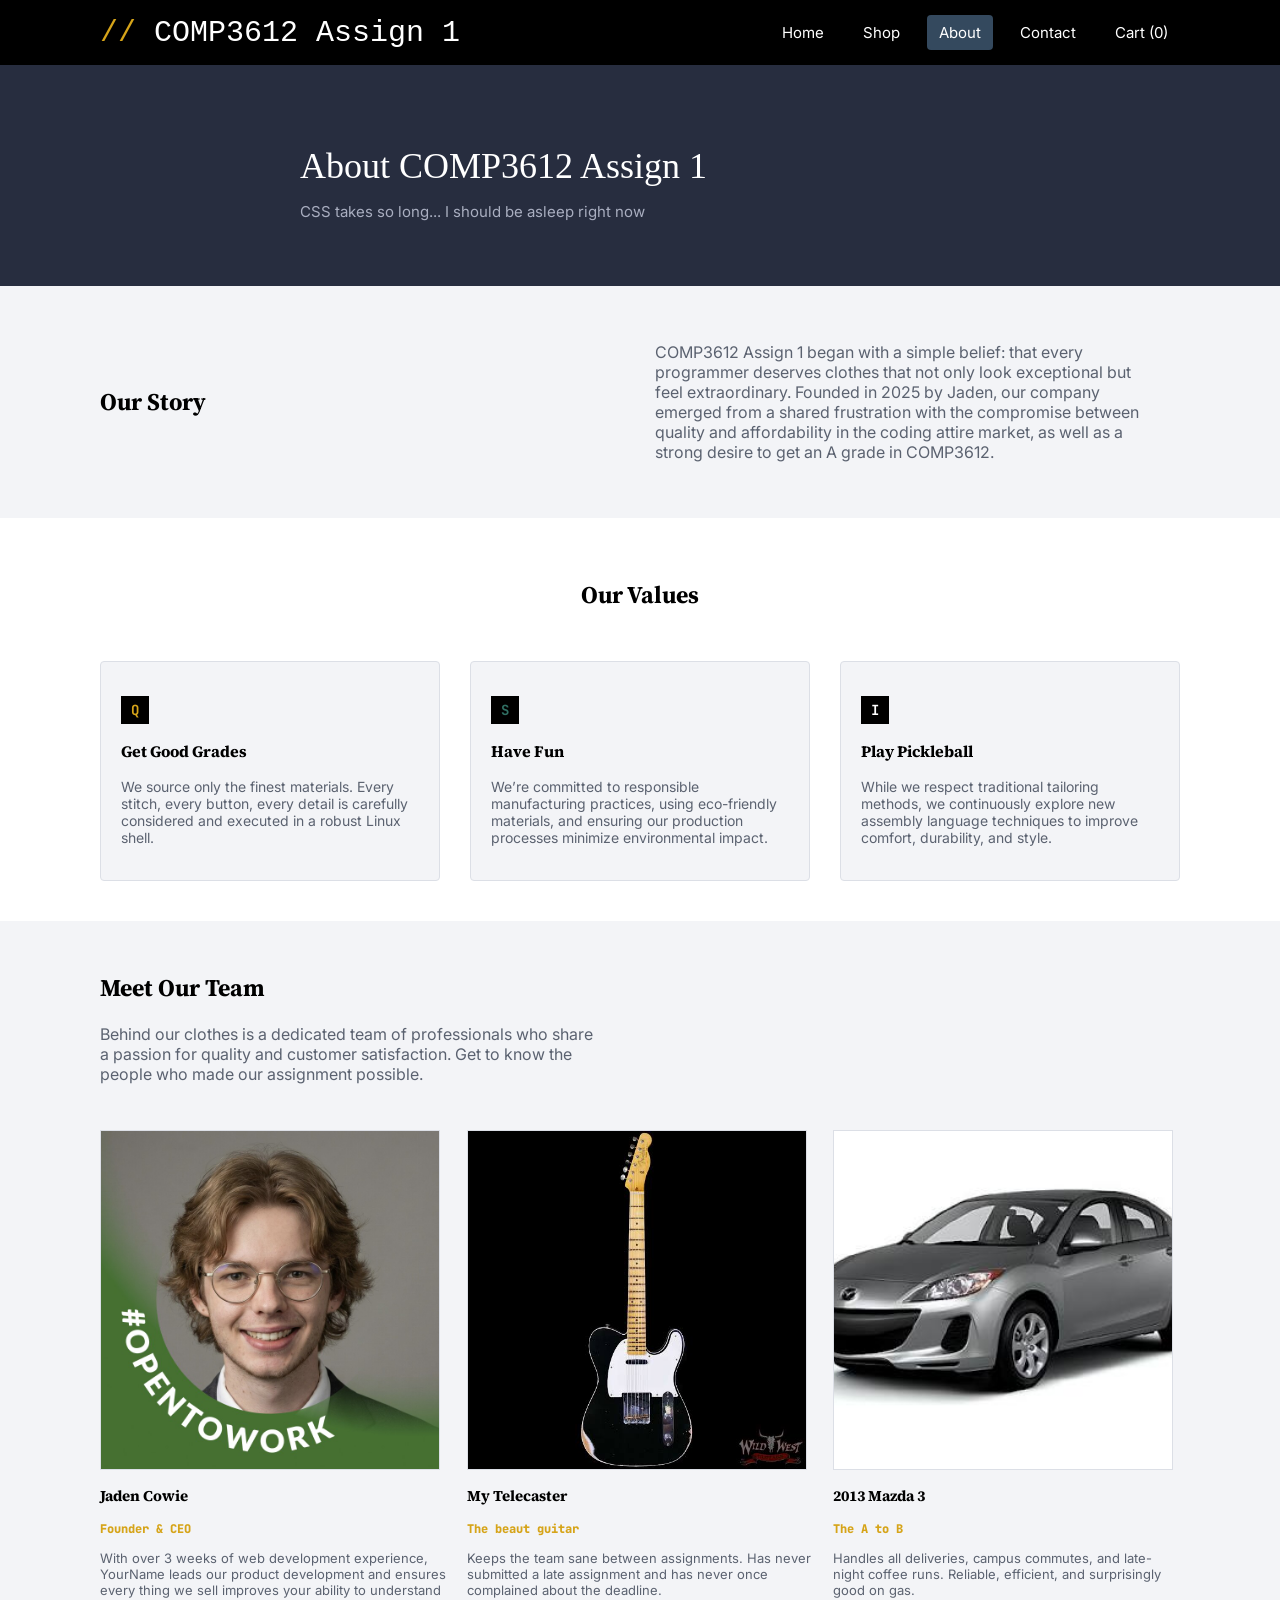
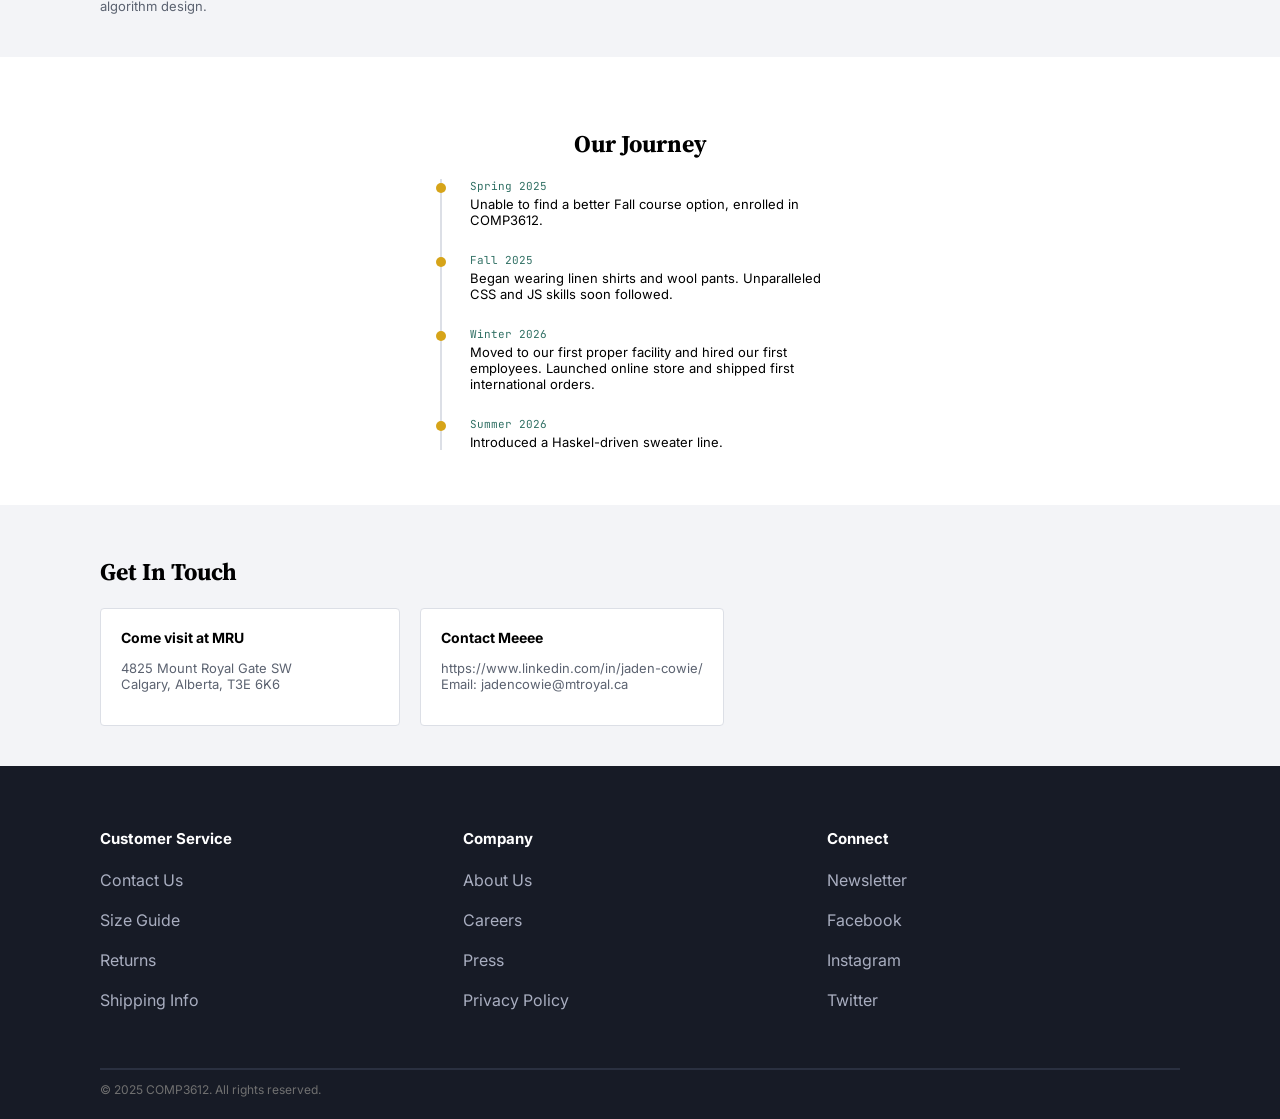
==== commit 83eb99b9: "final loc" ====
--- a/about.html
+++ b/about.html
@@ -11,6 +11,7 @@
     <link rel="stylesheet" href="styles.css">
 </head>
 <body>
+                    <!-- used https://validator.w3.org/ for validating my html******-->
 
     <header class="header-about">   
         <div>
@@ -40,7 +41,7 @@
 
         <section class="our-story">
             <h2>Our Story</h2>
-            <p>COMP3612 Assign 1 began with a simple belief: that every programmer deserves clothes that not only look exceptional but feel extraordinary. Founded in 2025 by Your Name, our company emerged from a shared frustration with the compromise between quality and affordability in the coding attire market, as well as a strong desire to get an A grade in COMP3612.</p>
+            <p>COMP3612 Assign 1 began with a simple belief: that every programmer deserves clothes that not only look exceptional but feel extraordinary. Founded in 2025 by Jaden, our company emerged from a shared frustration with the compromise between quality and affordability in the coding attire market, as well as a strong desire to get an A grade in COMP3612.</p>
         </section>
 
         <section class="values">
@@ -122,15 +123,14 @@
             <h2>Get In Touch</h2>
             <div class="contact-boxes">
                 <div class="contact-box">
+                <h3>Come visit at MRU </h3>
                 <address>
-                    <h3>Come visit at MRU </h3>
                     <p>4825 Mount Royal Gate SW <br>Calgary, Alberta, T3E 6K6</p>
                 </address>
                 </div>
                 <div class="contact-box">
-
+                        <h3>Contact Meeee</h3>
                     <address>
-                        <h3>Contact Meeee</h3>
                         <p>https://www.linkedin.com/in/jaden-cowie/<br>Email: jadencowie@mtroyal.ca</p>
                     </address>
                     </div>
--- a/styles.css
+++ b/styles.css
@@ -1,6 +1,10 @@
 
 /*Google fonts for some fonts
 https://fonts.google.com
+
+
+
+Used this website to check my css!!! https://jigsaw.w3.org/css-validator/
 **/
 
 * {
@@ -25,8 +29,8 @@
 
 header{
 
-    background-color:#171b26 ;
-    color: #f3f4f7;
+    background-color:black ;
+    color: white;
     display: flex;
     justify-content: space-between ;
     align-items: center;
